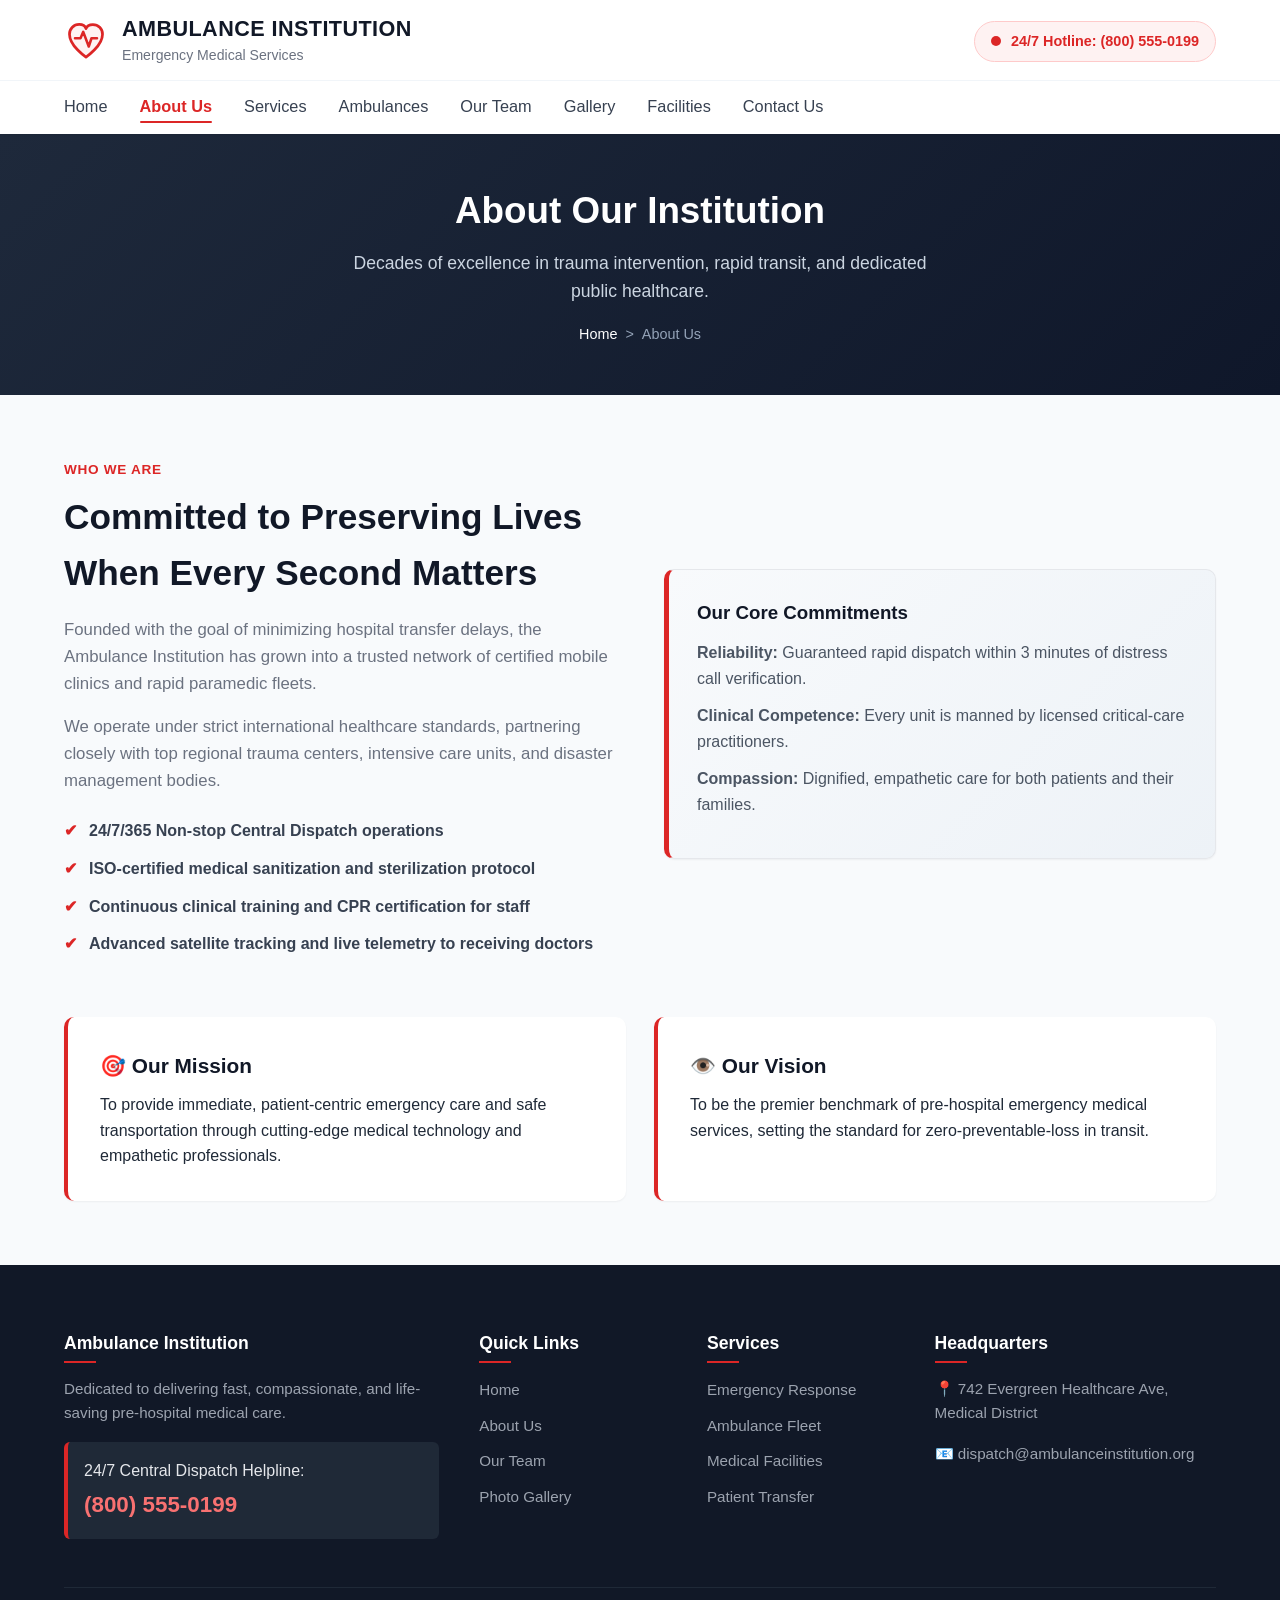
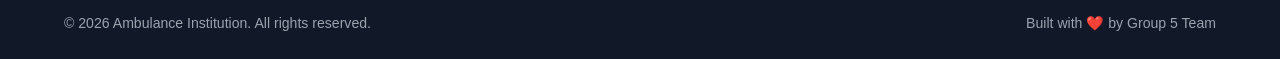
==== about.html @ 02c79d7b "Initial commit: 5-member team architecture for Ambulance Institution website" ====
<!DOCTYPE html>
<html lang="en">
<head>
  <meta charset="UTF-8">
  <meta name="viewport" content="width=device-width, initial-scale=1.0">
  <title>About Us | Ambulance Institution</title>
  <link rel="stylesheet" href="css/common.css">
  <link rel="stylesheet" href="css/about.css">
</head>
<body>

  <!-- Shared Header -->
  <header class="site-header">
    <div class="header-top">
      <div class="container">
        <div class="brand-wrapper">
          <img src="images/logo.svg" alt="Ambulance Institution Logo" class="brand-logo-icon">
          <div class="brand-text">
            <span class="brand-title">AMBULANCE INSTITUTION</span>
            <span class="brand-subtitle">Emergency Medical Services</span>
          </div>
        </div>
        <div class="emergency-quick-badge">
          <span class="pulse-dot"></span>
          <span>24/7 Hotline: (800) 555-0199</span>
        </div>
      </div>
    </div>
    <div class="header-divider"></div>
    <div class="nav-wrapper">
      <div class="container">
        <button class="mobile-nav-toggle" aria-label="Toggle navigation">&#9776;</button>
        <ul class="nav-menu">
          <li><a href="index.html">Home</a></li>
          <li><a href="about.html" class="active">About Us</a></li>
          <li><a href="services.html">Services</a></li>
          <li><a href="ambulances.html">Ambulances</a></li>
          <li><a href="team.html">Our Team</a></li>
          <li><a href="gallery.html">Gallery</a></li>
          <li><a href="facilities.html">Facilities</a></li>
          <li><a href="contact.html">Contact Us</a></li>
        </ul>
      </div>
    </div>
  </header>

  <main>
    <!-- Page Hero Banner -->
    <section class="page-hero">
      <div class="container">
        <h1>About Our Institution</h1>
        <p>Decades of excellence in trauma intervention, rapid transit, and dedicated public healthcare.</p>
        <div class="breadcrumb">
          <a href="index.html">Home</a> &gt; <span>About Us</span>
        </div>
      </div>
    </section>

    <!-- About Detail Section -->
    <section class="section-padding">
      <div class="container">
        <div class="about-intro-grid">
          <div class="about-text">
            <span class="about-badge">Who We Are</span>
            <h2>Committed to Preserving Lives When Every Second Matters</h2>
            <p>
              Founded with the goal of minimizing hospital transfer delays, the Ambulance Institution has grown into a trusted network of certified mobile clinics and rapid paramedic fleets.
            </p>
            <p>
              We operate under strict international healthcare standards, partnering closely with top regional trauma centers, intensive care units, and disaster management bodies.
            </p>
            <ul class="about-highlights">
              <li>24/7/365 Non-stop Central Dispatch operations</li>
              <li>ISO-certified medical sanitization and sterilization protocol</li>
              <li>Continuous clinical training and CPR certification for staff</li>
              <li>Advanced satellite tracking and live telemetry to receiving doctors</li>
            </ul>
          </div>
          <div class="about-visual">
            <div class="card" style="background: linear-gradient(135deg, #f8fafc, #edf2f7); border-left: 5px solid var(--primary-red);">
              <h3 style="margin-bottom: 12px; color: #111827;">Our Core Commitments</h3>
              <p style="margin-bottom: 12px; color: #4b5563;"><strong>Reliability:</strong> Guaranteed rapid dispatch within 3 minutes of distress call verification.</p>
              <p style="margin-bottom: 12px; color: #4b5563;"><strong>Clinical Competence:</strong> Every unit is manned by licensed critical-care practitioners.</p>
              <p style="margin-bottom: 12px; color: #4b5563;"><strong>Compassion:</strong> Dignified, empathetic care for both patients and their families.</p>
            </div>
          </div>
        </div>

        <!-- Mission & Vision -->
        <div class="vision-mission-cards">
          <div class="vision-card">
            <h3>🎯 Our Mission</h3>
            <p>To provide immediate, patient-centric emergency care and safe transportation through cutting-edge medical technology and empathetic professionals.</p>
          </div>
          <div class="vision-card">
            <h3>👁️ Our Vision</h3>
            <p>To be the premier benchmark of pre-hospital emergency medical services, setting the standard for zero-preventable-loss in transit.</p>
          </div>
        </div>
      </div>
    </section>
  </main>

  <!-- Shared Footer -->
  <footer class="site-footer">
    <div class="container">
      <div class="footer-grid">
        <div class="footer-col">
          <h4>Ambulance Institution</h4>
          <p>Dedicated to delivering fast, compassionate, and life-saving pre-hospital medical care.</p>
          <div class="footer-emergency-box">
            <span>24/7 Central Dispatch Helpline:</span>
            <span class="phone">(800) 555-0199</span>
          </div>
        </div>
        <div class="footer-col">
          <h4>Quick Links</h4>
          <ul class="footer-links">
            <li><a href="index.html">Home</a></li>
            <li><a href="about.html">About Us</a></li>
            <li><a href="team.html">Our Team</a></li>
            <li><a href="gallery.html">Photo Gallery</a></li>
          </ul>
        </div>
        <div class="footer-col">
          <h4>Services</h4>
          <ul class="footer-links">
            <li><a href="services.html">Emergency Response</a></li>
            <li><a href="ambulances.html">Ambulance Fleet</a></li>
            <li><a href="facilities.html">Medical Facilities</a></li>
            <li><a href="contact.html">Patient Transfer</a></li>
          </ul>
        </div>
        <div class="footer-col">
          <h4>Headquarters</h4>
          <p>📍 742 Evergreen Healthcare Ave, Medical District</p>
          <p>📧 dispatch@ambulanceinstitution.org</p>
        </div>
      </div>
      <div class="footer-bottom">
        <p>&copy; 2026 Ambulance Institution. All rights reserved.</p>
        <p>Built with ❤️ by Group 5 Team</p>
      </div>
    </div>
  </footer>

  <script src="js/main.js"></script>
</body>
</html>
---- css/common.css ----
/* ========================================================
   AMBULANCE INSTITUTION - COMMON STYLES
   Shared layout, header, navigation, footer, and utility classes.
   Rule for team: Please avoid changing common.css unless agreed by team!
   ======================================================== */

:root {
  --primary-red: #dc2626;
  --primary-dark: #b91c1c;
  --primary-light: #fef2f2;
  --accent-blue: #0284c7;
  --text-main: #1f2937;
  --text-muted: #6b7280;
  --text-light: #f9fafb;
  --bg-page: #f8fafc;
  --bg-surface: #ffffff;
  --border-color: #e5e7eb;
  --border-light: #f1f5f9;
  --shadow-sm: 0 1px 2px 0 rgba(0, 0, 0, 0.05);
  --shadow-md: 0 4px 6px -1px rgba(0, 0, 0, 0.1), 0 2px 4px -2px rgba(0, 0, 0, 0.1);
  --shadow-lg: 0 10px 15px -3px rgba(0, 0, 0, 0.1), 0 4px 6px -4px rgba(0, 0, 0, 0.1);
  --radius-sm: 6px;
  --radius-md: 10px;
  --radius-lg: 16px;
  --font-family: -apple-system, BlinkMacSystemFont, "Segoe UI", Roboto, "Helvetica Neue", Arial, sans-serif;
  --max-width: 1200px;
}

/* Reset & Basics */
* {
  margin: 0;
  padding: 0;
  box-sizing: border-box;
}

body {
  font-family: var(--font-family);
  color: var(--text-main);
  background-color: var(--bg-page);
  line-height: 1.6;
  min-height: 100vh;
  display: flex;
  flex-direction: column;
}

main {
  flex: 1;
}

a {
  color: inherit;
  text-decoration: none;
  transition: all 0.2s ease;
}

img {
  max-width: 100%;
  display: block;
}

.container {
  width: 100%;
  max-width: var(--max-width);
  margin: 0 auto;
  padding: 0 24px;
}

/* ========================================================
   HEADER & NAVBAR (Matches the provided screenshot)
   ======================================================== */
.site-header {
  background-color: #ffffff;
  box-shadow: 0 1px 3px rgba(0, 0, 0, 0.06);
  position: sticky;
  top: 0;
  z-index: 1000;
}

.header-top {
  padding: 16px 0 14px 0;
}

.header-top .container {
  display: flex;
  align-items: center;
  justify-content: space-between;
}

.brand-wrapper {
  display: flex;
  align-items: center;
  gap: 14px;
}

.brand-logo-icon {
  width: 44px;
  height: 44px;
  flex-shrink: 0;
}

.brand-text {
  display: flex;
  flex-direction: column;
}

.brand-title {
  font-size: 1.35rem;
  font-weight: 800;
  letter-spacing: 0.02em;
  color: #111827;
  text-transform: uppercase;
  line-height: 1.2;
}

.brand-subtitle {
  font-size: 0.88rem;
  font-weight: 400;
  color: var(--text-muted);
  margin-top: 2px;
}

.emergency-quick-badge {
  display: flex;
  align-items: center;
  gap: 10px;
  background-color: var(--primary-light);
  border: 1px solid #fecaca;
  padding: 8px 16px;
  border-radius: 50px;
  font-size: 0.9rem;
  font-weight: 600;
  color: var(--primary-red);
}

.emergency-quick-badge .pulse-dot {
  width: 10px;
  height: 10px;
  background-color: var(--primary-red);
  border-radius: 50%;
  animation: pulse 1.5s infinite;
}

@keyframes pulse {
  0% { transform: scale(0.95); box-shadow: 0 0 0 0 rgba(220, 38, 38, 0.7); }
  70% { transform: scale(1); box-shadow: 0 0 0 8px rgba(220, 38, 38, 0); }
  100% { transform: scale(0.95); box-shadow: 0 0 0 0 rgba(220, 38, 38, 0); }
}

.header-divider {
  width: 100%;
  height: 1px;
  background-color: #f1f5f9;
}

/* Navigation Bar */
.nav-wrapper {
  padding: 12px 0 14px 0;
}

.nav-wrapper .container {
  display: flex;
  align-items: center;
  justify-content: space-between;
}

.nav-menu {
  display: flex;
  list-style: none;
  align-items: center;
  gap: 32px;
}

.nav-menu li a {
  font-size: 1.02rem;
  font-weight: 500;
  color: #374151;
  position: relative;
  padding: 4px 0;
  transition: color 0.2s ease;
}

.nav-menu li a:hover {
  color: var(--primary-red);
}

.nav-menu li a.active {
  color: var(--primary-red);
  font-weight: 600;
}

.nav-menu li a.active::after {
  content: '';
  position: absolute;
  bottom: -4px;
  left: 0;
  width: 100%;
  height: 2.5px;
  background-color: var(--primary-red);
  border-radius: 2px;
}

/* Mobile Toggle */
.mobile-nav-toggle {
  display: none;
  background: none;
  border: none;
  font-size: 1.5rem;
  cursor: pointer;
  color: #374151;
}

/* ========================================================
   COMMON PAGE HERO (Banner for inner pages)
   ======================================================== */
.page-hero {
  background: linear-gradient(135deg, #1e293b 0%, #0f172a 100%);
  color: #ffffff;
  padding: 48px 0;
  text-align: center;
  position: relative;
}

.page-hero h1 {
  font-size: 2.3rem;
  font-weight: 800;
  margin-bottom: 8px;
}

.page-hero p {
  color: #cbd5e1;
  font-size: 1.1rem;
  max-width: 600px;
  margin: 0 auto 16px auto;
}

.breadcrumb {
  display: inline-flex;
  gap: 8px;
  font-size: 0.9rem;
  color: #94a3b8;
}

.breadcrumb a {
  color: #ffffff;
}

.breadcrumb a:hover {
  color: var(--primary-red);
}

/* ========================================================
   BUTTONS & UI ELEMENTS
   ======================================================== */
.btn {
  display: inline-flex;
  align-items: center;
  justify-content: center;
  gap: 8px;
  padding: 12px 24px;
  font-size: 0.95rem;
  font-weight: 600;
  border-radius: var(--radius-sm);
  border: 1px solid transparent;
  cursor: pointer;
  transition: all 0.2s ease;
}

.btn-primary {
  background-color: var(--primary-red);
  color: #ffffff;
}

.btn-primary:hover {
  background-color: var(--primary-dark);
}

.btn-secondary {
  background-color: #ffffff;
  color: var(--text-main);
  border-color: var(--border-color);
}

.btn-secondary:hover {
  background-color: #f1f5f9;
}

.btn-emergency {
  background-color: var(--primary-red);
  color: #ffffff;
  font-weight: 700;
  letter-spacing: 0.03em;
  box-shadow: 0 4px 14px rgba(220, 38, 38, 0.35);
}

.btn-emergency:hover {
  background-color: var(--primary-dark);
  transform: translateY(-1px);
}

/* Sections */
.section-padding {
  padding: 64px 0;
}

.section-header {
  text-align: center;
  margin-bottom: 48px;
}

.section-tag {
  display: inline-block;
  font-size: 0.85rem;
  font-weight: 700;
  text-transform: uppercase;
  color: var(--primary-red);
  letter-spacing: 0.08em;
  margin-bottom: 8px;
}

.section-title {
  font-size: 2.1rem;
  font-weight: 800;
  color: #111827;
  line-height: 1.3;
}

.section-desc {
  font-size: 1.05rem;
  color: var(--text-muted);
  max-width: 650px;
  margin: 12px auto 0 auto;
}

/* Grids */
.grid-2 {
  display: grid;
  grid-template-columns: repeat(2, 1fr);
  gap: 32px;
}

.grid-3 {
  display: grid;
  grid-template-columns: repeat(3, 1fr);
  gap: 28px;
}

.grid-4 {
  display: grid;
  grid-template-columns: repeat(4, 1fr);
  gap: 24px;
}

/* Cards */
.card {
  background-color: var(--bg-surface);
  border-radius: var(--radius-md);
  border: 1px solid var(--border-color);
  box-shadow: var(--shadow-sm);
  padding: 28px;
  transition: transform 0.2s ease, box-shadow 0.2s ease;
}

.card:hover {
  transform: translateY(-4px);
  box-shadow: var(--shadow-md);
}

/* ========================================================
   FOOTER
   ======================================================== */
.site-footer {
  background-color: #111827;
  color: #e5e7eb;
  padding: 64px 0 24px 0;
  margin-top: auto;
}

.footer-grid {
  display: grid;
  grid-template-columns: 2fr 1fr 1fr 1.5fr;
  gap: 40px;
  margin-bottom: 48px;
}

.footer-col h4 {
  color: #ffffff;
  font-size: 1.1rem;
  font-weight: 700;
  margin-bottom: 20px;
  position: relative;
}

.footer-col h4::after {
  content: '';
  position: absolute;
  bottom: -6px;
  left: 0;
  width: 32px;
  height: 2px;
  background-color: var(--primary-red);
}

.footer-col p {
  color: #9ca3af;
  font-size: 0.95rem;
  margin-bottom: 16px;
}

.footer-links {
  list-style: none;
}

.footer-links li {
  margin-bottom: 10px;
}

.footer-links a {
  color: #9ca3af;
  font-size: 0.95rem;
}

.footer-links a:hover {
  color: #ffffff;
  padding-left: 4px;
}

.footer-emergency-box {
  background-color: #1f2937;
  border-left: 4px solid var(--primary-red);
  padding: 16px;
  border-radius: var(--radius-sm);
}

.footer-emergency-box .phone {
  font-size: 1.4rem;
  font-weight: 800;
  color: #f87171;
  display: block;
  margin-top: 4px;
}

.footer-bottom {
  border-top: 1px solid #1f2937;
  padding-top: 24px;
  display: flex;
  justify-content: space-between;
  align-items: center;
  font-size: 0.88rem;
  color: #9ca3af;
}

/* ========================================================
   RESPONSIVE DESIGN
   ======================================================== */
@media (max-width: 992px) {
  .footer-grid {
    grid-template-columns: 1fr 1fr;
  }
  .grid-4 {
    grid-template-columns: repeat(2, 1fr);
  }
  .grid-3 {
    grid-template-columns: repeat(2, 1fr);
  }
}

@media (max-width: 768px) {
  .header-top .container {
    flex-direction: column;
    align-items: flex-start;
    gap: 12px;
  }
  .mobile-nav-toggle {
    display: block;
  }
  .nav-menu {
    display: none;
    flex-direction: column;
    width: 100%;
    gap: 16px;
    padding-top: 16px;
    border-top: 1px solid var(--border-color);
  }
  .nav-menu.open {
    display: flex;
  }
  .grid-2, .grid-3, .grid-4 {
    grid-template-columns: 1fr;
  }
  .footer-grid {
    grid-template-columns: 1fr;
  }
  .footer-bottom {
    flex-direction: column;
    gap: 12px;
    text-align: center;
  }
}
---- css/about.css ----
/* ========================================================
   ABOUT US & OUR TEAM STYLES (Assigned to Person 2)
   Add your About Us and Team specific styles here!
   ======================================================== */

.about-intro-grid {
  display: grid;
  grid-template-columns: 1fr 1fr;
  gap: 48px;
  align-items: center;
}

.about-badge {
  color: var(--primary-red);
  font-weight: 700;
  text-transform: uppercase;
  font-size: 0.85rem;
  letter-spacing: 0.05em;
  margin-bottom: 8px;
  display: block;
}

.about-text h2 {
  font-size: 2.2rem;
  font-weight: 800;
  margin-bottom: 16px;
  color: #111827;
}

.about-text p {
  color: var(--text-muted);
  font-size: 1.05rem;
  margin-bottom: 16px;
}

.about-highlights {
  list-style: none;
  margin-top: 24px;
}

.about-highlights li {
  display: flex;
  align-items: center;
  gap: 12px;
  font-weight: 600;
  margin-bottom: 12px;
  color: #374151;
}

.about-highlights li::before {
  content: "✔";
  color: var(--primary-red);
  font-weight: 900;
}

.vision-mission-cards {
  display: grid;
  grid-template-columns: 1fr 1fr;
  gap: 28px;
  margin-top: 48px;
}

.vision-card {
  background: #ffffff;
  border-left: 4px solid var(--primary-red);
  padding: 32px;
  border-radius: var(--radius-md);
  box-shadow: var(--shadow-sm);
}

.vision-card h3 {
  font-size: 1.3rem;
  margin-bottom: 10px;
  color: #111827;
}

/* Team Grid */
.team-member-card {
  background: #ffffff;
  border: 1px solid var(--border-color);
  border-radius: var(--radius-md);
  overflow: hidden;
  text-align: center;
  transition: transform 0.2s ease, box-shadow 0.2s ease;
}

.team-member-card:hover {
  transform: translateY(-6px);
  box-shadow: var(--shadow-md);
}

.team-avatar-placeholder {
  height: 240px;
  background: linear-gradient(135deg, #e2e8f0, #cbd5e1);
  display: flex;
  align-items: center;
  justify-content: center;
  color: #64748b;
  font-size: 4rem;
}

.team-info {
  padding: 24px;
}

.team-name {
  font-size: 1.25rem;
  font-weight: 700;
  color: #111827;
  margin-bottom: 4px;
}

.team-role {
  color: var(--primary-red);
  font-size: 0.9rem;
  font-weight: 600;
  margin-bottom: 12px;
  text-transform: uppercase;
  letter-spacing: 0.05em;
}

.team-bio {
  color: var(--text-muted);
  font-size: 0.92rem;
  margin-bottom: 16px;
}

@media (max-width: 768px) {
  .about-intro-grid, .vision-mission-cards {
    grid-template-columns: 1fr;
  }
}
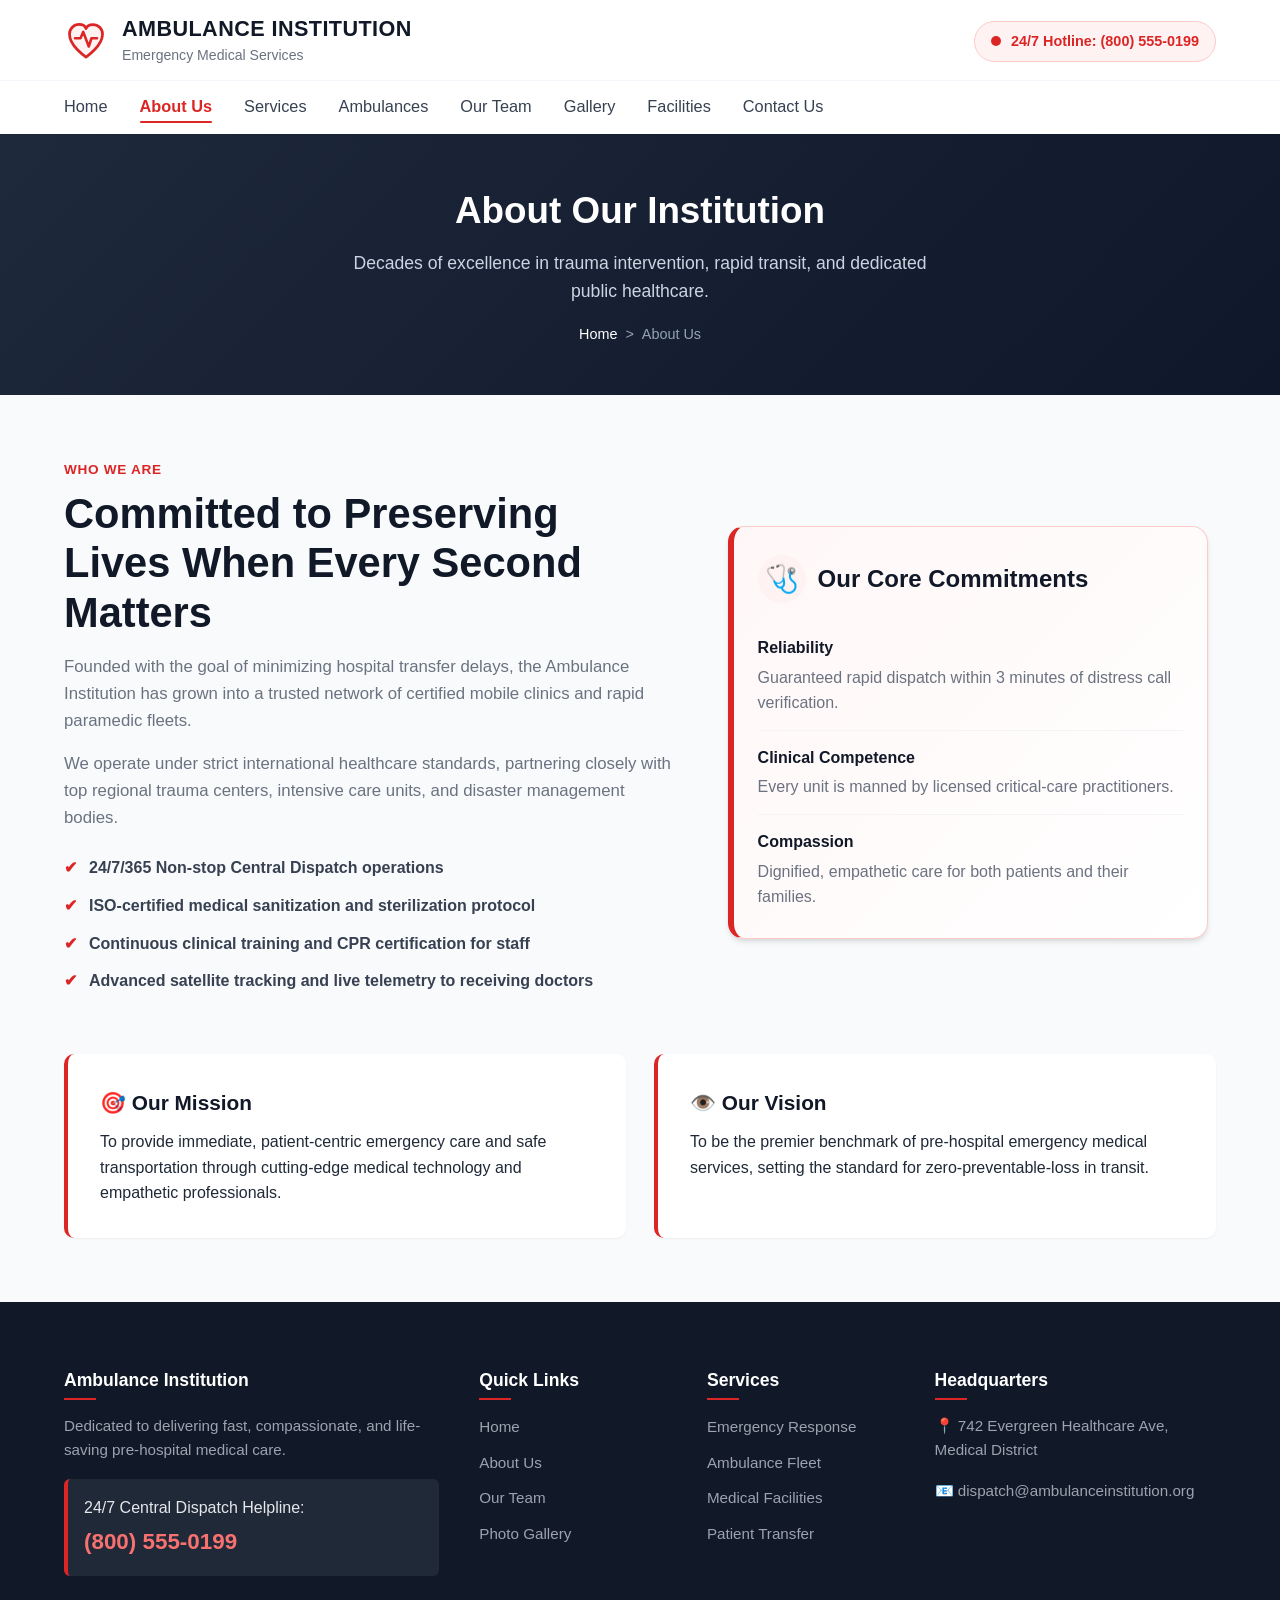
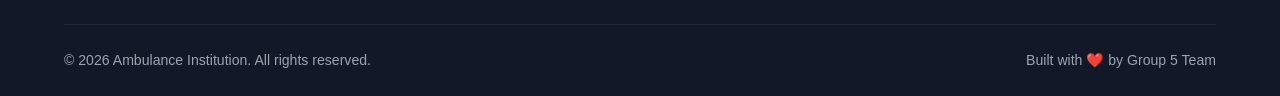
==== commit fd2c3943: "Update About page styling and content" ====
--- a/about.html
+++ b/about.html
@@ -77,11 +77,23 @@
             </ul>
           </div>
           <div class="about-visual">
-            <div class="card" style="background: linear-gradient(135deg, #f8fafc, #edf2f7); border-left: 5px solid var(--primary-red);">
-              <h3 style="margin-bottom: 12px; color: #111827;">Our Core Commitments</h3>
-              <p style="margin-bottom: 12px; color: #4b5563;"><strong>Reliability:</strong> Guaranteed rapid dispatch within 3 minutes of distress call verification.</p>
-              <p style="margin-bottom: 12px; color: #4b5563;"><strong>Clinical Competence:</strong> Every unit is manned by licensed critical-care practitioners.</p>
-              <p style="margin-bottom: 12px; color: #4b5563;"><strong>Compassion:</strong> Dignified, empathetic care for both patients and their families.</p>
+            <div class="about-visual-card">
+              <div class="about-card-header">
+                <span class="about-card-icon">🩺</span>
+                <h3>Our Core Commitments</h3>
+              </div>
+              <div class="about-commitment">
+                <strong>Reliability</strong>
+                <span>Guaranteed rapid dispatch within 3 minutes of distress call verification.</span>
+              </div>
+              <div class="about-commitment">
+                <strong>Clinical Competence</strong>
+                <span>Every unit is manned by licensed critical-care practitioners.</span>
+              </div>
+              <div class="about-commitment">
+                <strong>Compassion</strong>
+                <span>Dignified, empathetic care for both patients and their families.</span>
+              </div>
             </div>
           </div>
         </div>
--- a/css/about.css
+++ b/css/about.css
@@ -5,9 +5,72 @@
 
 .about-intro-grid {
   display: grid;
-  grid-template-columns: 1fr 1fr;
+  grid-template-columns: 1.1fr 0.9fr;
   gap: 48px;
   align-items: center;
+}
+
+.about-visual {
+  display: flex;
+  justify-content: center;
+}
+
+.about-visual-card {
+  width: 100%;
+  max-width: 480px;
+  background: linear-gradient(135deg, #fff7f7, #ffffff);
+  border: 1px solid #fecaca;
+  border-left: 6px solid var(--primary-red);
+  border-radius: var(--radius-lg);
+  box-shadow: var(--shadow-md);
+  padding: 28px 24px;
+}
+
+.about-card-header {
+  display: flex;
+  align-items: center;
+  gap: 12px;
+  margin-bottom: 18px;
+}
+
+.about-card-icon {
+  width: 48px;
+  height: 48px;
+  display: inline-flex;
+  align-items: center;
+  justify-content: center;
+  background: var(--primary-light);
+  border-radius: 50%;
+  font-size: 1.7rem;
+}
+
+.about-card-header h3 {
+  margin: 0;
+  color: #111827;
+  font-size: 1.5rem;
+}
+
+.about-commitment {
+  display: flex;
+  flex-direction: column;
+  gap: 4px;
+  padding: 14px 0;
+  border-bottom: 1px solid #f3f4f6;
+}
+
+.about-commitment:last-child {
+  border-bottom: none;
+  padding-bottom: 0;
+}
+
+.about-commitment strong {
+  color: #111827;
+  font-size: 1rem;
+}
+
+.about-commitment span {
+  color: var(--text-muted);
+  line-height: 1.6;
 }
 
 .about-badge {
@@ -21,10 +84,11 @@
 }
 
 .about-text h2 {
-  font-size: 2.2rem;
+  font-size: clamp(1.9rem, 4vw, 2.6rem);
   font-weight: 800;
   margin-bottom: 16px;
   color: #111827;
+  line-height: 1.2;
 }
 
 .about-text p {
@@ -66,6 +130,12 @@
   padding: 32px;
   border-radius: var(--radius-md);
   box-shadow: var(--shadow-sm);
+  transition: transform 0.2s ease, box-shadow 0.2s ease;
+}
+
+.vision-card:hover {
+  transform: translateY(-4px);
+  box-shadow: var(--shadow-md);
 }
 
 .vision-card h3 {
@@ -126,7 +196,17 @@
 }
 
 @media (max-width: 768px) {
-  .about-intro-grid, .vision-mission-cards {
+  .about-intro-grid,
+  .vision-mission-cards {
     grid-template-columns: 1fr;
   }
-}
+
+  .about-visual-card {
+    padding: 22px 18px;
+  }
+
+  .about-card-header {
+    flex-direction: column;
+    align-items: flex-start;
+  }
+}
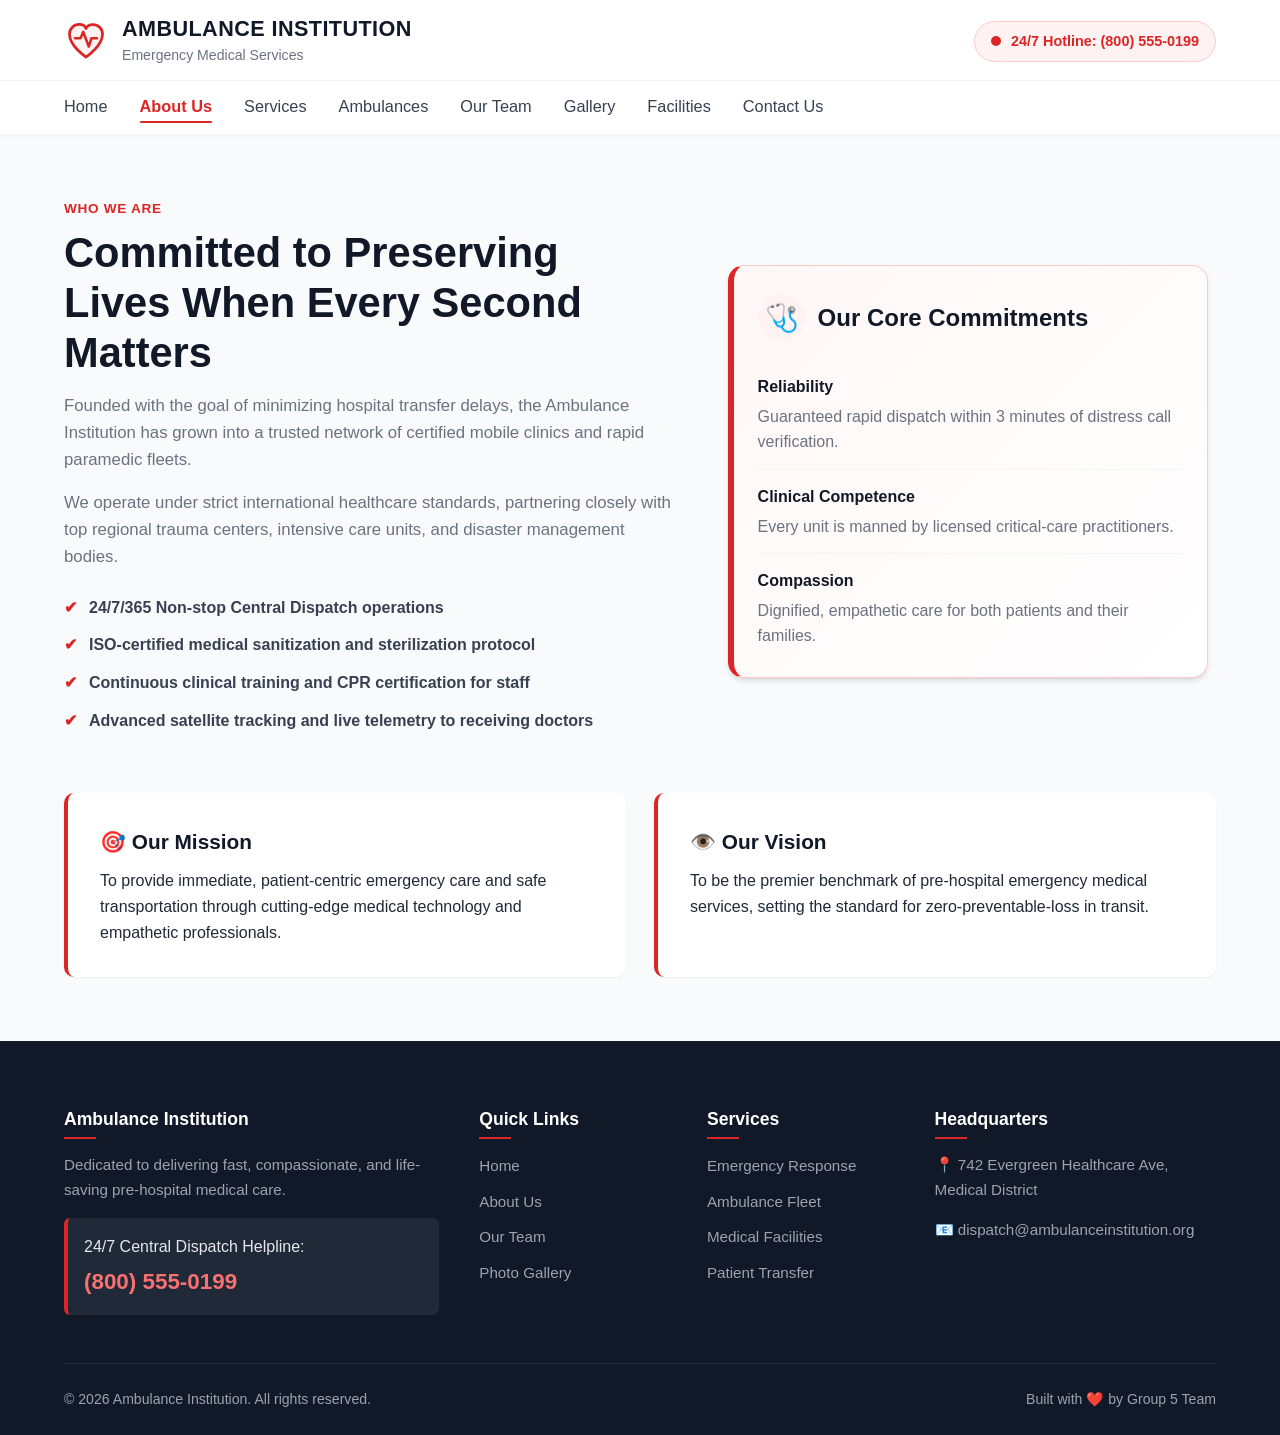
==== commit 7d0433d1: "Person 2: Remove hero banner from about page" ====
--- a/about.html
+++ b/about.html
@@ -1,3 +1,7 @@
+<!-- ========================================================
+     ASSIGNED TO: PERSON 2 (About Us)
+     DO NOT edit this file if you are not Person 2!
+     ======================================================== -->
 <!DOCTYPE html>
 <html lang="en">
 <head>
@@ -45,17 +49,6 @@
   </header>
 
   <main>
-    <!-- Page Hero Banner -->
-    <section class="page-hero">
-      <div class="container">
-        <h1>About Our Institution</h1>
-        <p>Decades of excellence in trauma intervention, rapid transit, and dedicated public healthcare.</p>
-        <div class="breadcrumb">
-          <a href="index.html">Home</a> &gt; <span>About Us</span>
-        </div>
-      </div>
-    </section>
-
     <!-- About Detail Section -->
     <section class="section-padding">
       <div class="container">
--- a/css/about.css
+++ b/css/about.css
@@ -167,10 +167,47 @@
   justify-content: center;
   color: #64748b;
   font-size: 4rem;
+  position: relative;
+}
+
+.duty-badge {
+  position: absolute;
+  top: 14px;
+  right: 14px;
+  font-size: 0.75rem;
+  font-weight: 700;
+  padding: 4px 10px;
+  border-radius: 50px;
+  text-transform: uppercase;
+  letter-spacing: 0.04em;
+}
+
+.duty-active {
+  background: #dcfce7;
+  color: #15803d;
+  border: 1px solid #86efac;
+}
+
+.duty-standby {
+  background: #fef9c3;
+  color: #a16207;
+  border: 1px solid #fde047;
 }
 
 .team-info {
   padding: 24px;
+}
+
+.member-credential {
+  display: inline-block;
+  font-size: 0.78rem;
+  font-weight: 700;
+  color: var(--accent-blue);
+  background: #f0f9ff;
+  border: 1px solid #bae6fd;
+  padding: 2px 8px;
+  border-radius: 4px;
+  margin-bottom: 8px;
 }
 
 .team-name {
@@ -193,6 +230,25 @@
   color: var(--text-muted);
   font-size: 0.92rem;
   margin-bottom: 16px;
+  line-height: 1.5;
+}
+
+.team-meta {
+  display: flex;
+  justify-content: center;
+  gap: 8px;
+  flex-wrap: wrap;
+  padding-top: 12px;
+  border-top: 1px dashed var(--border-color);
+}
+
+.meta-tag {
+  font-size: 0.75rem;
+  font-weight: 600;
+  color: #4b5563;
+  background: #f1f5f9;
+  padding: 4px 10px;
+  border-radius: 50px;
 }
 
 @media (max-width: 768px) {
